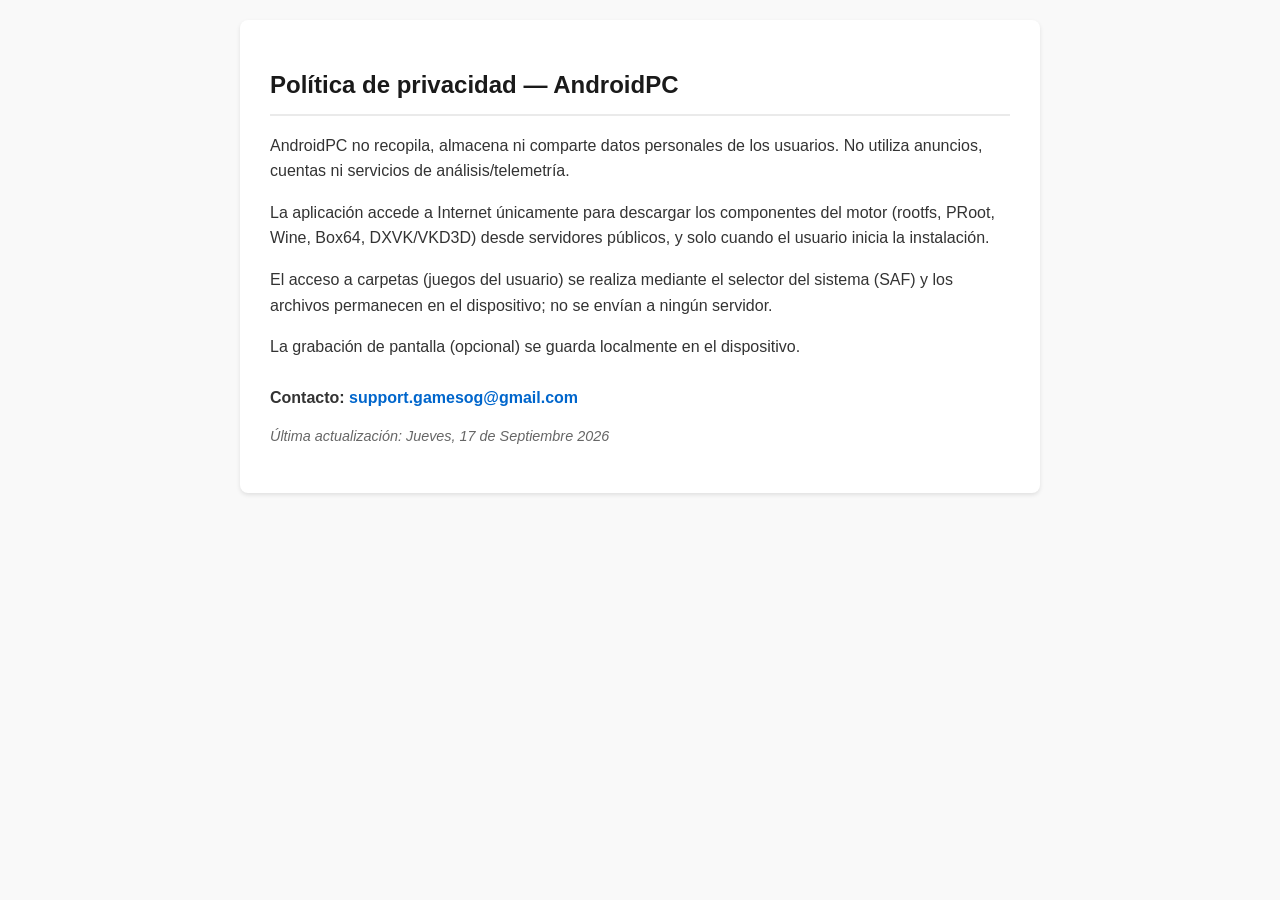
==== priva.html @ b215698b "Add privacy policy page in priva.html" ====
<!DOCTYPE html>
<html lang="es">
<head>
    <meta charset="UTF-8">
    <meta name="viewport" content="width=device-width, initial-scale=1.0">
    <title>Política de Privacidad — AndroidPC</title>
    <style>
        body {
            font-family: -apple-system, BlinkMacSystemFont, "Segoe UI", Roboto, Helvetica, Arial, sans-serif;
            line-height: 1.6;
            color: #333;
            max-width: 800px;
            margin: 0 auto;
            padding: 20px;
            background-color: #f9f9f9;
        }
        .container {
            background-color: #ffffff;
            padding: 30px;
            border-radius: 8px;
            box-shadow: 0 2px 4px rgba(0,0,0,0.1);
        }
        h1 {
            color: #1a1a1a;
            border-bottom: 2px solid #eaeaea;
            padding-bottom: 10px;
            font-size: 24px;
        }
        p {
            margin-bottom: 15px;
        }
        .contact {
            margin-top: 25px;
            font-weight: bold;
        }
        .update-date {
            margin-top: 15px;
            font-size: 0.9em;
            color: #666;
            font-style: italic;
        }
        a {
            color: #0066cc;
            text-decoration: none;
        }
        a:hover {
            text-decoration: underline;
        }
    </style>
</head>
<body>

<div class="container">
    <h1>Política de privacidad — AndroidPC</h1>

    <p>AndroidPC no recopila, almacena ni comparte datos personales de los usuarios. No utiliza anuncios, cuentas ni servicios de análisis/telemetría.</p>

    <p>La aplicación accede a Internet únicamente para descargar los componentes del motor (rootfs, PRoot, Wine, Box64, DXVK/VKD3D) desde servidores públicos, y solo cuando el usuario inicia la instalación.</p>

    <p>El acceso a carpetas (juegos del usuario) se realiza mediante el selector del sistema (SAF) y los archivos permanecen en el dispositivo; no se envían a ningún servidor.</p>

    <p>La grabación de pantalla (opcional) se guarda localmente en el dispositivo.</p>

    <p class="contact">Contacto: <a href="mailto:support.gamesog@gmail.com">support.gamesog@gmail.com</a></p>

    <p class="update-date">Última actualización: Jueves, 17 de Septiembre 2026</p>
</div>

</body>
</html>
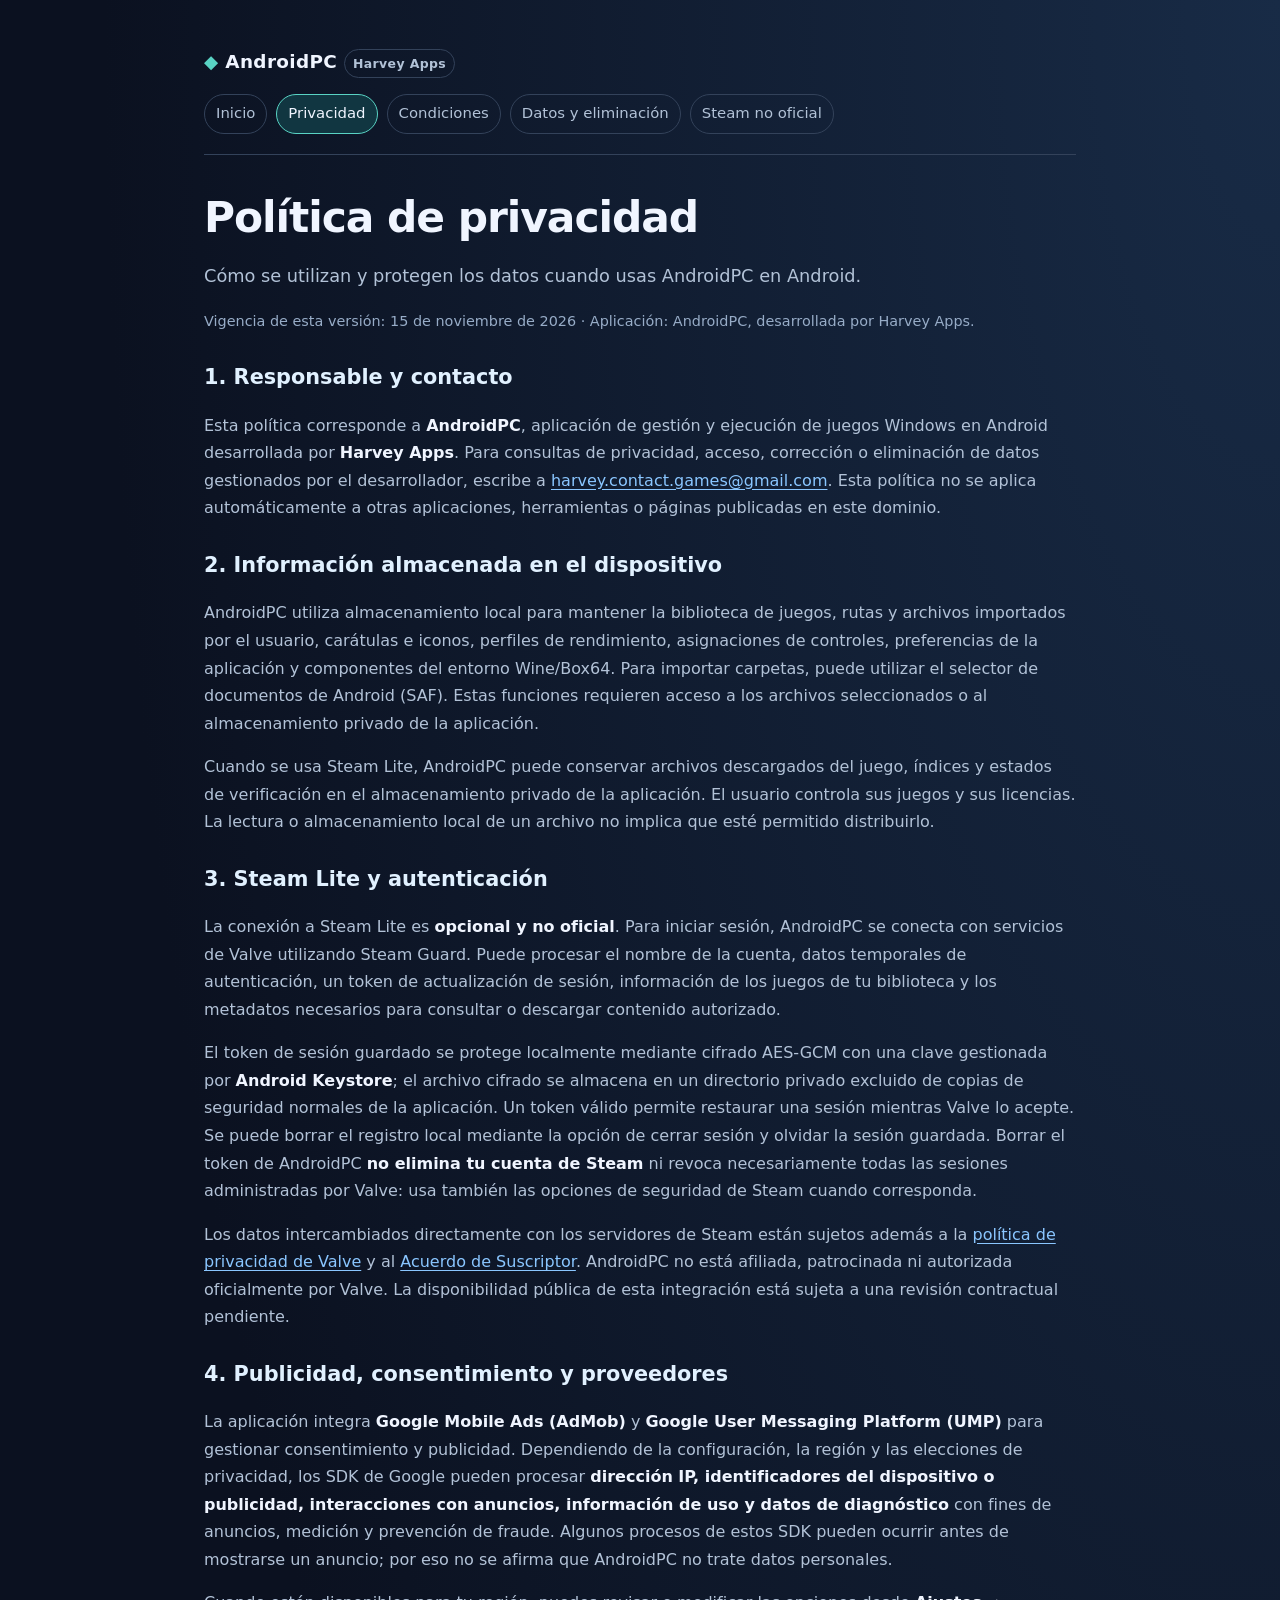
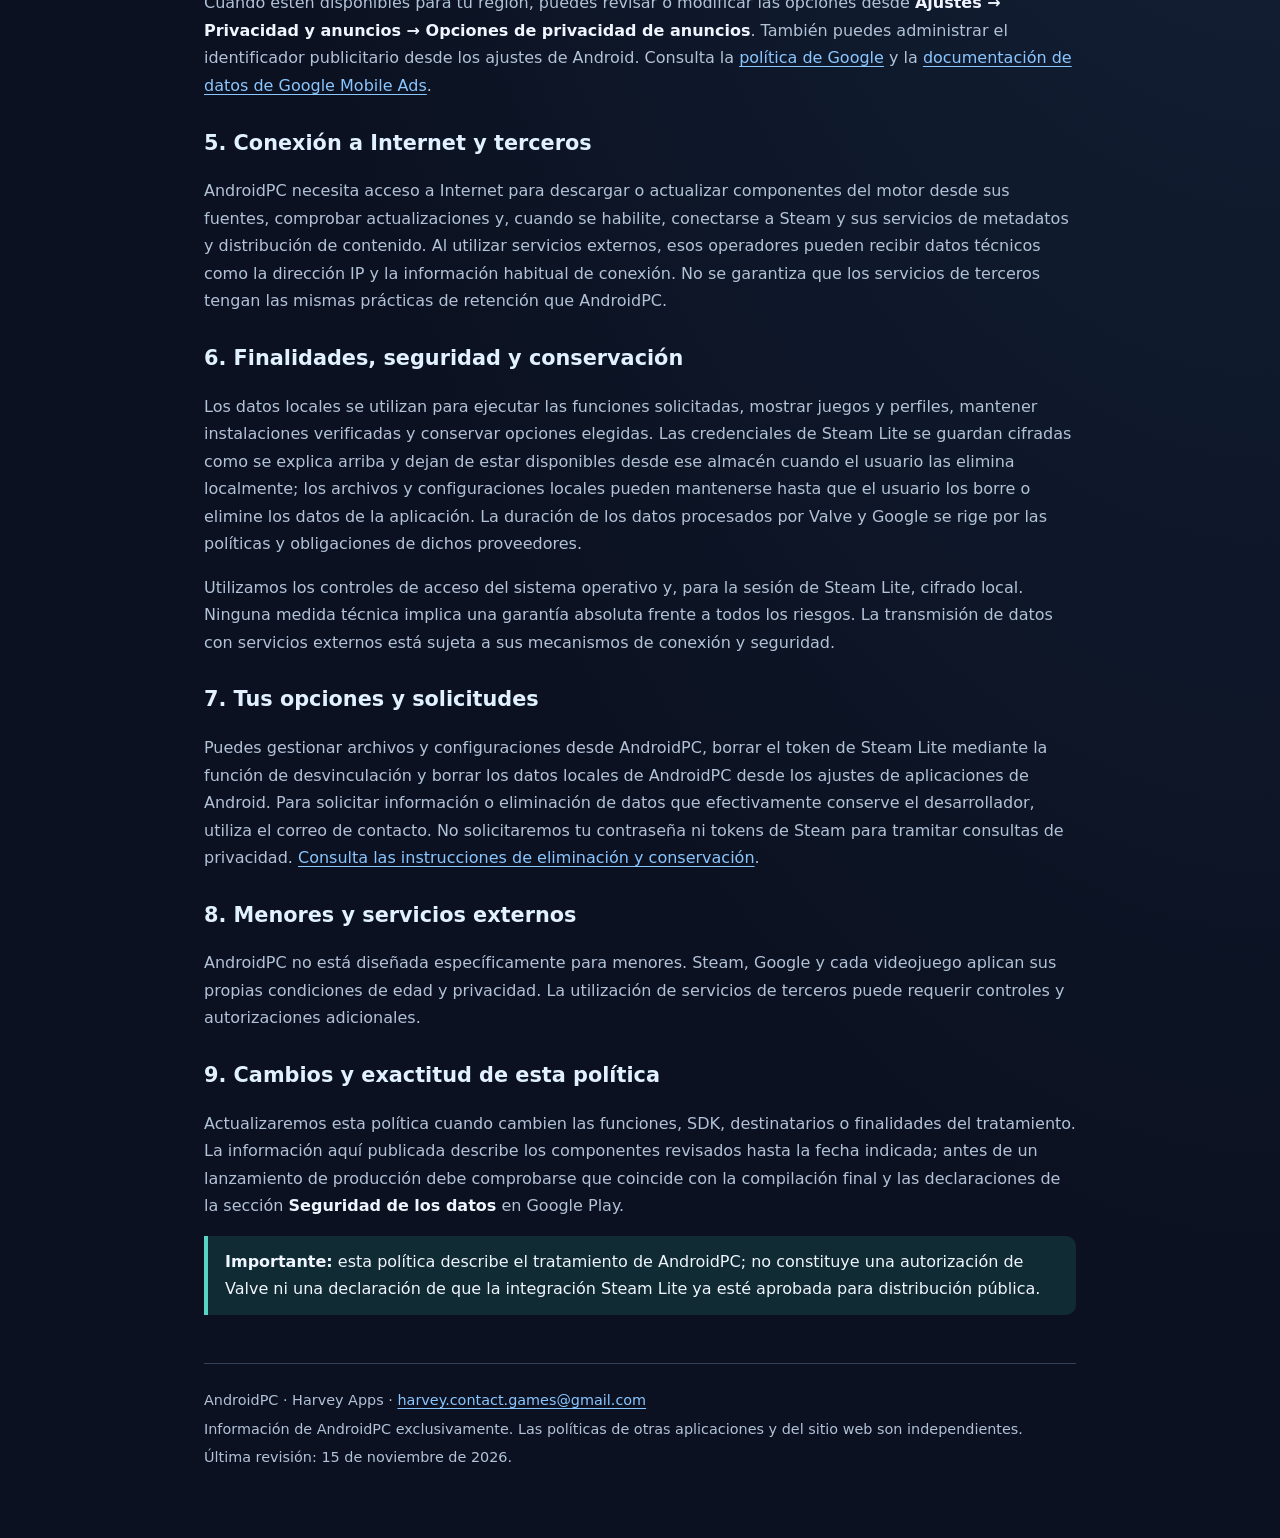
==== commit fc91aab3: "feat(androidpc): publish current privacy, terms, data deletion and unofficial Steam disclosures" ====
--- a/priva.html
+++ b/priva.html
@@ -1,70 +1,57 @@
-<!DOCTYPE html>
+<!doctype html>
 <html lang="es">
 <head>
-    <meta charset="UTF-8">
-    <meta name="viewport" content="width=device-width, initial-scale=1.0">
-    <title>Política de Privacidad — AndroidPC</title>
-    <style>
-        body {
-            font-family: -apple-system, BlinkMacSystemFont, "Segoe UI", Roboto, Helvetica, Arial, sans-serif;
-            line-height: 1.6;
-            color: #333;
-            max-width: 800px;
-            margin: 0 auto;
-            padding: 20px;
-            background-color: #f9f9f9;
-        }
-        .container {
-            background-color: #ffffff;
-            padding: 30px;
-            border-radius: 8px;
-            box-shadow: 0 2px 4px rgba(0,0,0,0.1);
-        }
-        h1 {
-            color: #1a1a1a;
-            border-bottom: 2px solid #eaeaea;
-            padding-bottom: 10px;
-            font-size: 24px;
-        }
-        p {
-            margin-bottom: 15px;
-        }
-        .contact {
-            margin-top: 25px;
-            font-weight: bold;
-        }
-        .update-date {
-            margin-top: 15px;
-            font-size: 0.9em;
-            color: #666;
-            font-style: italic;
-        }
-        a {
-            color: #0066cc;
-            text-decoration: none;
-        }
-        a:hover {
-            text-decoration: underline;
-        }
-    </style>
+<meta charset="utf-8"><meta name="viewport" content="width=device-width, initial-scale=1">
+<meta name="robots" content="index,follow">
+<meta name="description" content="Cómo se utilizan y protegen los datos cuando usas AndroidPC en Android.">
+<title>Política de privacidad | AndroidPC · Harvey Apps</title>
+<link rel="stylesheet" href="androidpc/legal.css">
 </head>
 <body>
+<div class="wrap">
+<header>
+<a class="brand" href="/androidpc/index.html"><span class="brand-mark">◆</span> AndroidPC <span class="tag">Harvey Apps</span></a>
+<nav aria-label="Documentos legales de AndroidPC"><a href="/androidpc/index.html">Inicio</a>
+<a href="/priva.html" aria-current="page">Privacidad</a>
+<a href="/androidpc/terminos.html">Condiciones</a>
+<a href="/androidpc/datos.html">Datos y eliminación</a>
+<a href="/androidpc/steam.html">Steam no oficial</a></nav>
+</header>
+<main id="contenido">
+<h1>Política de privacidad</h1>
+<p class="lead">Cómo se utilizan y protegen los datos cuando usas AndroidPC en Android.</p>
 
-<div class="container">
-    <h1>Política de privacidad — AndroidPC</h1>
+<p class="meta">Vigencia de esta versión: 15 de noviembre de 2026 · Aplicación: AndroidPC, desarrollada por Harvey Apps.</p>
+<section><h2>1. Responsable y contacto</h2>
+<p>Esta política corresponde a <strong>AndroidPC</strong>, aplicación de gestión y ejecución de juegos Windows en Android desarrollada por <strong>Harvey Apps</strong>. Para consultas de privacidad, acceso, corrección o eliminación de datos gestionados por el desarrollador, escribe a <a href="mailto:harvey.contact.games@gmail.com">harvey.contact.games@gmail.com</a>. Esta política no se aplica automáticamente a otras aplicaciones, herramientas o páginas publicadas en este dominio.</p></section>
+<section><h2>2. Información almacenada en el dispositivo</h2>
+<p>AndroidPC utiliza almacenamiento local para mantener la biblioteca de juegos, rutas y archivos importados por el usuario, carátulas e iconos, perfiles de rendimiento, asignaciones de controles, preferencias de la aplicación y componentes del entorno Wine/Box64. Para importar carpetas, puede utilizar el selector de documentos de Android (SAF). Estas funciones requieren acceso a los archivos seleccionados o al almacenamiento privado de la aplicación.</p>
+<p>Cuando se usa Steam Lite, AndroidPC puede conservar archivos descargados del juego, índices y estados de verificación en el almacenamiento privado de la aplicación. El usuario controla sus juegos y sus licencias. La lectura o almacenamiento local de un archivo no implica que esté permitido distribuirlo.</p></section>
+<section><h2>3. Steam Lite y autenticación</h2>
+<p>La conexión a Steam Lite es <strong>opcional y no oficial</strong>. Para iniciar sesión, AndroidPC se conecta con servicios de Valve utilizando Steam Guard. Puede procesar el nombre de la cuenta, datos temporales de autenticación, un token de actualización de sesión, información de los juegos de tu biblioteca y los metadatos necesarios para consultar o descargar contenido autorizado.</p>
+<p>El token de sesión guardado se protege localmente mediante cifrado AES-GCM con una clave gestionada por <strong>Android Keystore</strong>; el archivo cifrado se almacena en un directorio privado excluido de copias de seguridad normales de la aplicación. Un token válido permite restaurar una sesión mientras Valve lo acepte. Se puede borrar el registro local mediante la opción de cerrar sesión y olvidar la sesión guardada. Borrar el token de AndroidPC <strong>no elimina tu cuenta de Steam</strong> ni revoca necesariamente todas las sesiones administradas por Valve: usa también las opciones de seguridad de Steam cuando corresponda.</p>
+<p>Los datos intercambiados directamente con los servidores de Steam están sujetos además a la <a href="https://store.steampowered.com/privacy_agreement/" rel="noopener noreferrer">política de privacidad de Valve</a> y al <a href="https://store.steampowered.com/subscriber_agreement/" rel="noopener noreferrer">Acuerdo de Suscriptor</a>. AndroidPC no está afiliada, patrocinada ni autorizada oficialmente por Valve. La disponibilidad pública de esta integración está sujeta a una revisión contractual pendiente.</p></section>
+<section><h2>4. Publicidad, consentimiento y proveedores</h2>
+<p>La aplicación integra <strong>Google Mobile Ads (AdMob)</strong> y <strong>Google User Messaging Platform (UMP)</strong> para gestionar consentimiento y publicidad. Dependiendo de la configuración, la región y las elecciones de privacidad, los SDK de Google pueden procesar <strong>dirección IP, identificadores del dispositivo o publicidad, interacciones con anuncios, información de uso y datos de diagnóstico</strong> con fines de anuncios, medición y prevención de fraude. Algunos procesos de estos SDK pueden ocurrir antes de mostrarse un anuncio; por eso no se afirma que AndroidPC no trate datos personales.</p>
+<p>Cuando estén disponibles para tu región, puedes revisar o modificar las opciones desde <strong>Ajustes → Privacidad y anuncios → Opciones de privacidad de anuncios</strong>. También puedes administrar el identificador publicitario desde los ajustes de Android. Consulta la <a href="https://policies.google.com/privacy" rel="noopener noreferrer">política de Google</a> y la <a href="https://developers.google.com/admob/android/privacy/play-data-disclosure" rel="noopener noreferrer">documentación de datos de Google Mobile Ads</a>.</p></section>
+<section><h2>5. Conexión a Internet y terceros</h2>
+<p>AndroidPC necesita acceso a Internet para descargar o actualizar componentes del motor desde sus fuentes, comprobar actualizaciones y, cuando se habilite, conectarse a Steam y sus servicios de metadatos y distribución de contenido. Al utilizar servicios externos, esos operadores pueden recibir datos técnicos como la dirección IP y la información habitual de conexión. No se garantiza que los servicios de terceros tengan las mismas prácticas de retención que AndroidPC.</p></section>
+<section><h2>6. Finalidades, seguridad y conservación</h2>
+<p>Los datos locales se utilizan para ejecutar las funciones solicitadas, mostrar juegos y perfiles, mantener instalaciones verificadas y conservar opciones elegidas. Las credenciales de Steam Lite se guardan cifradas como se explica arriba y dejan de estar disponibles desde ese almacén cuando el usuario las elimina localmente; los archivos y configuraciones locales pueden mantenerse hasta que el usuario los borre o elimine los datos de la aplicación. La duración de los datos procesados por Valve y Google se rige por las políticas y obligaciones de dichos proveedores.</p>
+<p>Utilizamos los controles de acceso del sistema operativo y, para la sesión de Steam Lite, cifrado local. Ninguna medida técnica implica una garantía absoluta frente a todos los riesgos. La transmisión de datos con servicios externos está sujeta a sus mecanismos de conexión y seguridad.</p></section>
+<section><h2>7. Tus opciones y solicitudes</h2>
+<p>Puedes gestionar archivos y configuraciones desde AndroidPC, borrar el token de Steam Lite mediante la función de desvinculación y borrar los datos locales de AndroidPC desde los ajustes de aplicaciones de Android. Para solicitar información o eliminación de datos que efectivamente conserve el desarrollador, utiliza el correo de contacto. No solicitaremos tu contraseña ni tokens de Steam para tramitar consultas de privacidad. <a href="/androidpc/datos.html">Consulta las instrucciones de eliminación y conservación</a>.</p></section>
+<section><h2>8. Menores y servicios externos</h2>
+<p>AndroidPC no está diseñada específicamente para menores. Steam, Google y cada videojuego aplican sus propias condiciones de edad y privacidad. La utilización de servicios de terceros puede requerir controles y autorizaciones adicionales.</p></section>
+<section><h2>9. Cambios y exactitud de esta política</h2>
+<p>Actualizaremos esta política cuando cambien las funciones, SDK, destinatarios o finalidades del tratamiento. La información aquí publicada describe los componentes revisados hasta la fecha indicada; antes de un lanzamiento de producción debe comprobarse que coincide con la compilación final y las declaraciones de la sección <strong>Seguridad de los datos</strong> en Google Play.</p></section>
+<div class="notice"><strong>Importante:</strong> esta política describe el tratamiento de AndroidPC; no constituye una autorización de Valve ni una declaración de que la integración Steam Lite ya esté aprobada para distribución pública.</div>
 
-    <p>AndroidPC no recopila, almacena ni comparte datos personales de los usuarios. No utiliza anuncios, cuentas ni servicios de análisis/telemetría.</p>
-
-    <p>La aplicación accede a Internet únicamente para descargar los componentes del motor (rootfs, PRoot, Wine, Box64, DXVK/VKD3D) desde servidores públicos, y solo cuando el usuario inicia la instalación.</p>
-
-    <p>El acceso a carpetas (juegos del usuario) se realiza mediante el selector del sistema (SAF) y los archivos permanecen en el dispositivo; no se envían a ningún servidor.</p>
-
-    <p>La grabación de pantalla (opcional) se guarda localmente en el dispositivo.</p>
-
-    <p class="contact">Contacto: <a href="mailto:support.gamesog@gmail.com">support.gamesog@gmail.com</a></p>
-
-    <p class="update-date">Última actualización: Jueves, 17 de Septiembre 2026</p>
+</main>
+<footer>
+<p>AndroidPC · Harvey Apps · <a href="mailto:harvey.contact.games@gmail.com">harvey.contact.games@gmail.com</a></p>
+<p>Información de AndroidPC exclusivamente. Las políticas de otras aplicaciones y del sitio web son independientes.</p>
+<p>Última revisión: 15 de noviembre de 2026.</p>
+</footer>
 </div>
-
-</body>
-</html>
+</body></html>
--- a/androidpc/legal.css
+++ b/androidpc/legal.css
@@ -0,0 +1 @@
+:root{color-scheme:dark;--bg:#0b1120;--panel:#151f32;--line:#33425a;--fg:#f0f5ff;--muted:#b2c2d7;--link:#8ac6ff;--accent:#59d3c4}*{box-sizing:border-box}html{scroll-behavior:smooth}body{margin:0;background:radial-gradient(ellipse at top right,#182b46,var(--bg) 65%);font:16px/1.72 system-ui,-apple-system,Segoe UI,Roboto,Arial,sans-serif;color:var(--fg)}a{color:var(--link);text-underline-offset:3px}a:hover{color:#c4e7ff}.wrap{max-width:920px;margin:auto;padding:24px}header{padding:22px 0 4px;border-bottom:1px solid var(--line)}.brand{font-weight:800;letter-spacing:.02em;color:var(--fg);text-decoration:none;font-size:1.15rem}.brand-mark{color:var(--accent)}nav{display:flex;gap:9px;flex-wrap:wrap;margin:16px 0}nav a{color:var(--muted);text-decoration:none;font-size:.93rem;border:1px solid var(--line);padding:6px 11px;border-radius:99px}nav a[aria-current=page]{color:var(--fg);border-color:var(--accent);background:#113641}main{padding:16px 0 48px}h1{line-height:1.18;letter-spacing:-.025em;font-size:clamp(1.9rem,5vw,2.65rem);margin:22px 0 10px}h2{font-size:1.3rem;margin:26px 0 8px;color:#e1f1ff}h3{font-size:1rem;color:#e1f1ff}p,li{color:var(--muted)}strong{color:var(--fg)}.lead{font-size:1.11rem;max-width:65ch}.meta{color:#97acc7;font-size:.9rem}.panel{background:var(--panel);border:1px solid var(--line);border-radius:15px;padding:18px 22px;margin:20px 0}.panel h2:first-child{margin-top:0}.grid{display:grid;grid-template-columns:repeat(auto-fit,minmax(230px,1fr));gap:14px}.linkcard{display:block;background:var(--panel);padding:20px;border:1px solid var(--line);border-radius:14px;text-decoration:none}.linkcard:hover{border-color:var(--accent)}.linkcard h2{margin:0 0 6px;font-size:1.1rem;color:var(--fg)}.linkcard p{margin:0}.notice{border-left:4px solid var(--accent);background:#102b33;padding:12px 17px;border-radius:0 10px 10px 0}.danger{border-left-color:#efa478;background:#30251f}.tag{display:inline-block;padding:3px 8px;border:1px solid var(--line);border-radius:30px;font-size:.78rem;color:var(--muted)}footer{border-top:1px solid var(--line);padding:20px 0 40px;color:var(--muted);font-size:.9rem}footer p{margin:4px 0}ul{padding-left:1.4rem}code{color:#b8f7e4;background:#142638;padding:2px 5px;border-radius:5px;overflow-wrap:anywhere}@media(max-width:480px){.wrap{padding:18px}nav a{font-size:.85rem} .panel{padding:14px}}
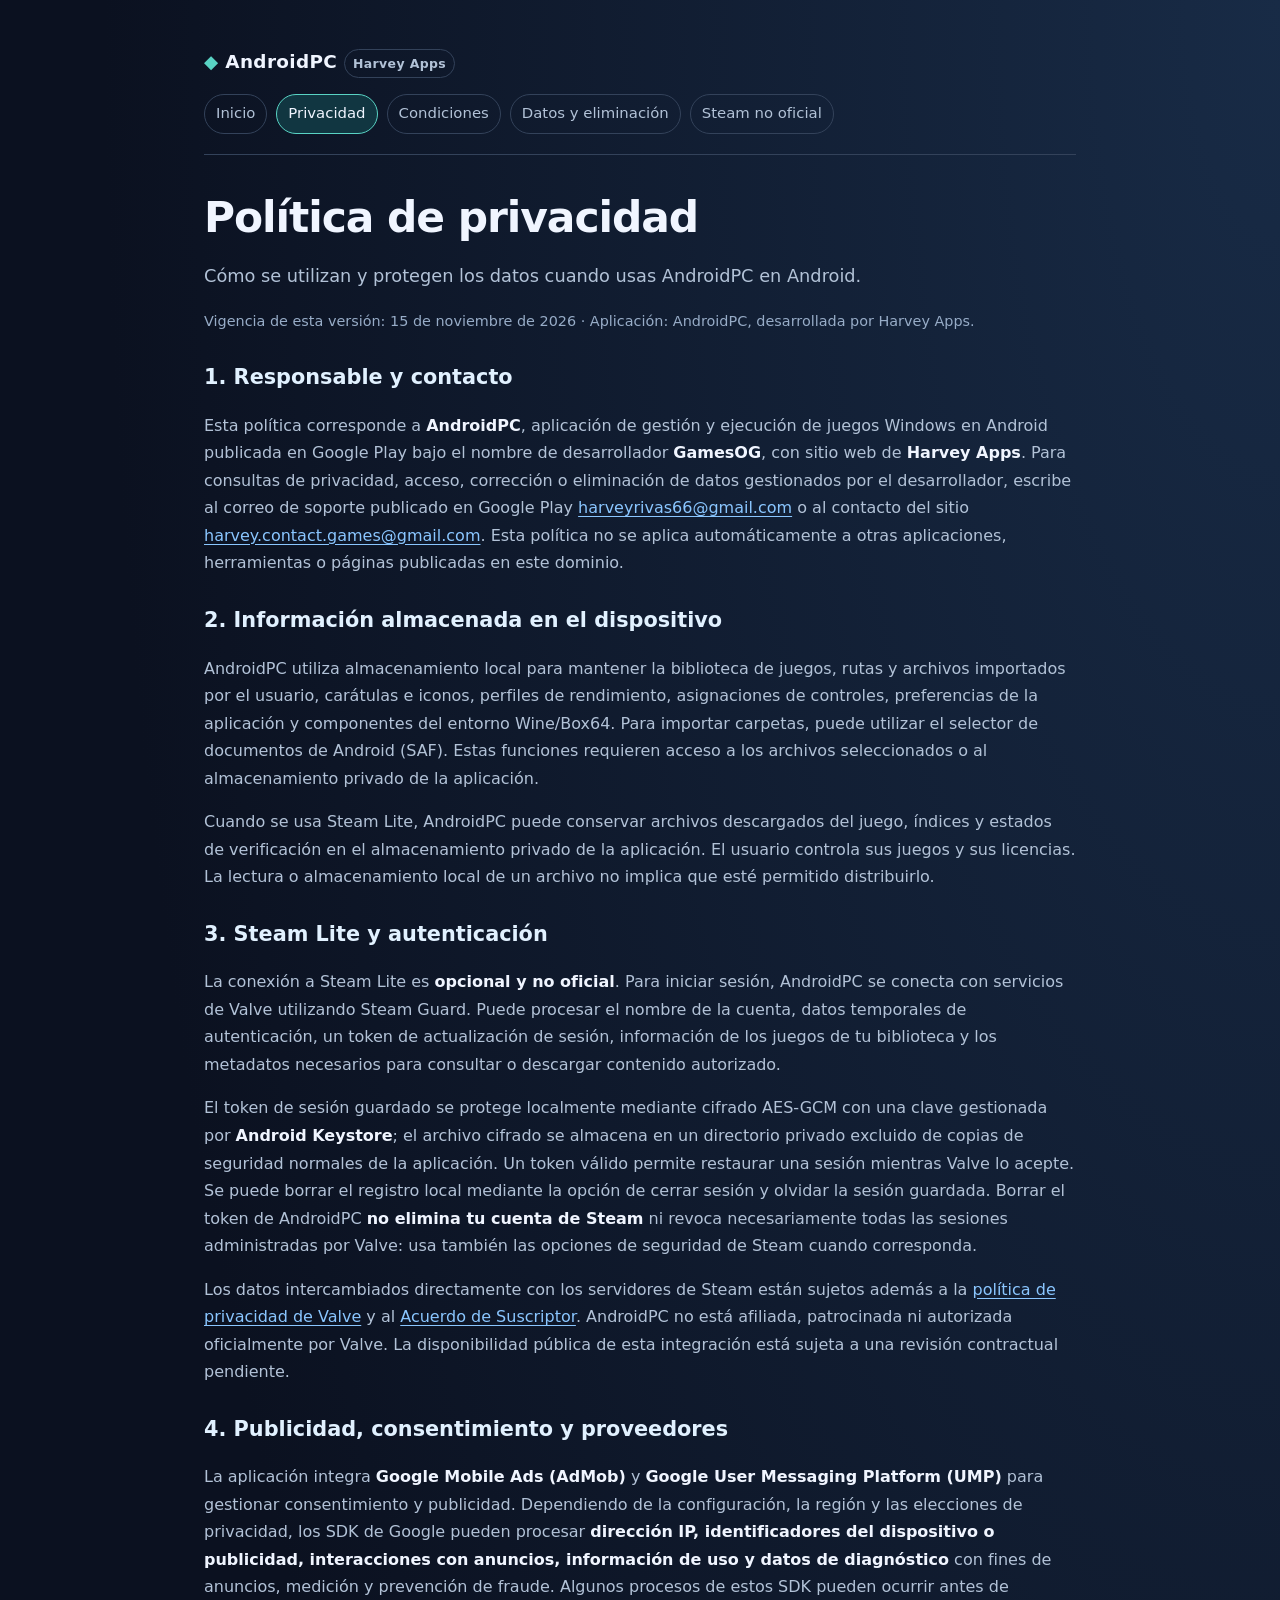
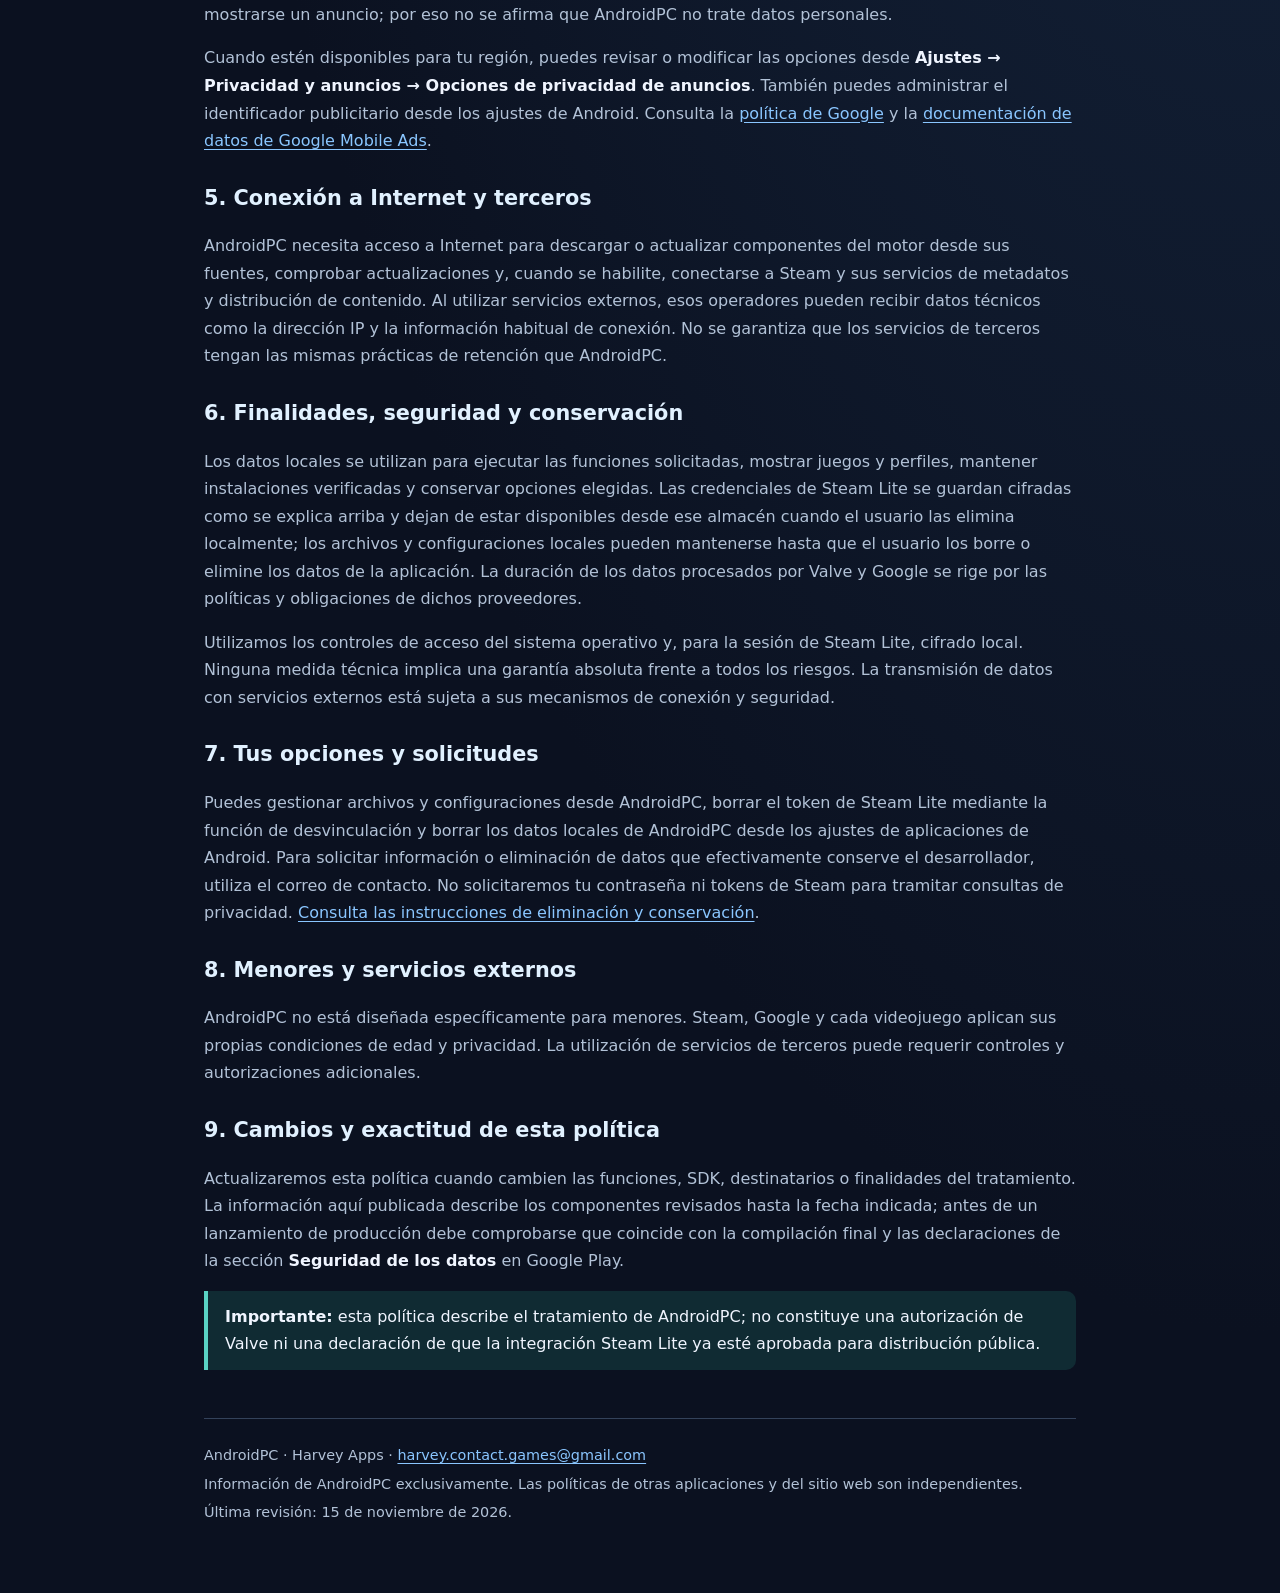
==== commit 153ee8d6: "docs(privacy): align AndroidPC publisher and privacy contacts with published Play listing" ====
--- a/priva.html
+++ b/priva.html
@@ -23,7 +23,7 @@
 
 <p class="meta">Vigencia de esta versión: 15 de noviembre de 2026 · Aplicación: AndroidPC, desarrollada por Harvey Apps.</p>
 <section><h2>1. Responsable y contacto</h2>
-<p>Esta política corresponde a <strong>AndroidPC</strong>, aplicación de gestión y ejecución de juegos Windows en Android desarrollada por <strong>Harvey Apps</strong>. Para consultas de privacidad, acceso, corrección o eliminación de datos gestionados por el desarrollador, escribe a <a href="mailto:harvey.contact.games@gmail.com">harvey.contact.games@gmail.com</a>. Esta política no se aplica automáticamente a otras aplicaciones, herramientas o páginas publicadas en este dominio.</p></section>
+<p>Esta política corresponde a <strong>AndroidPC</strong>, aplicación de gestión y ejecución de juegos Windows en Android publicada en Google Play bajo el nombre de desarrollador <strong>GamesOG</strong>, con sitio web de <strong>Harvey Apps</strong>. Para consultas de privacidad, acceso, corrección o eliminación de datos gestionados por el desarrollador, escribe al correo de soporte publicado en Google Play <a href="mailto:harveyrivas66@gmail.com">harveyrivas66@gmail.com</a> o al contacto del sitio <a href="mailto:harvey.contact.games@gmail.com">harvey.contact.games@gmail.com</a>. Esta política no se aplica automáticamente a otras aplicaciones, herramientas o páginas publicadas en este dominio.</p></section>
 <section><h2>2. Información almacenada en el dispositivo</h2>
 <p>AndroidPC utiliza almacenamiento local para mantener la biblioteca de juegos, rutas y archivos importados por el usuario, carátulas e iconos, perfiles de rendimiento, asignaciones de controles, preferencias de la aplicación y componentes del entorno Wine/Box64. Para importar carpetas, puede utilizar el selector de documentos de Android (SAF). Estas funciones requieren acceso a los archivos seleccionados o al almacenamiento privado de la aplicación.</p>
 <p>Cuando se usa Steam Lite, AndroidPC puede conservar archivos descargados del juego, índices y estados de verificación en el almacenamiento privado de la aplicación. El usuario controla sus juegos y sus licencias. La lectura o almacenamiento local de un archivo no implica que esté permitido distribuirlo.</p></section>
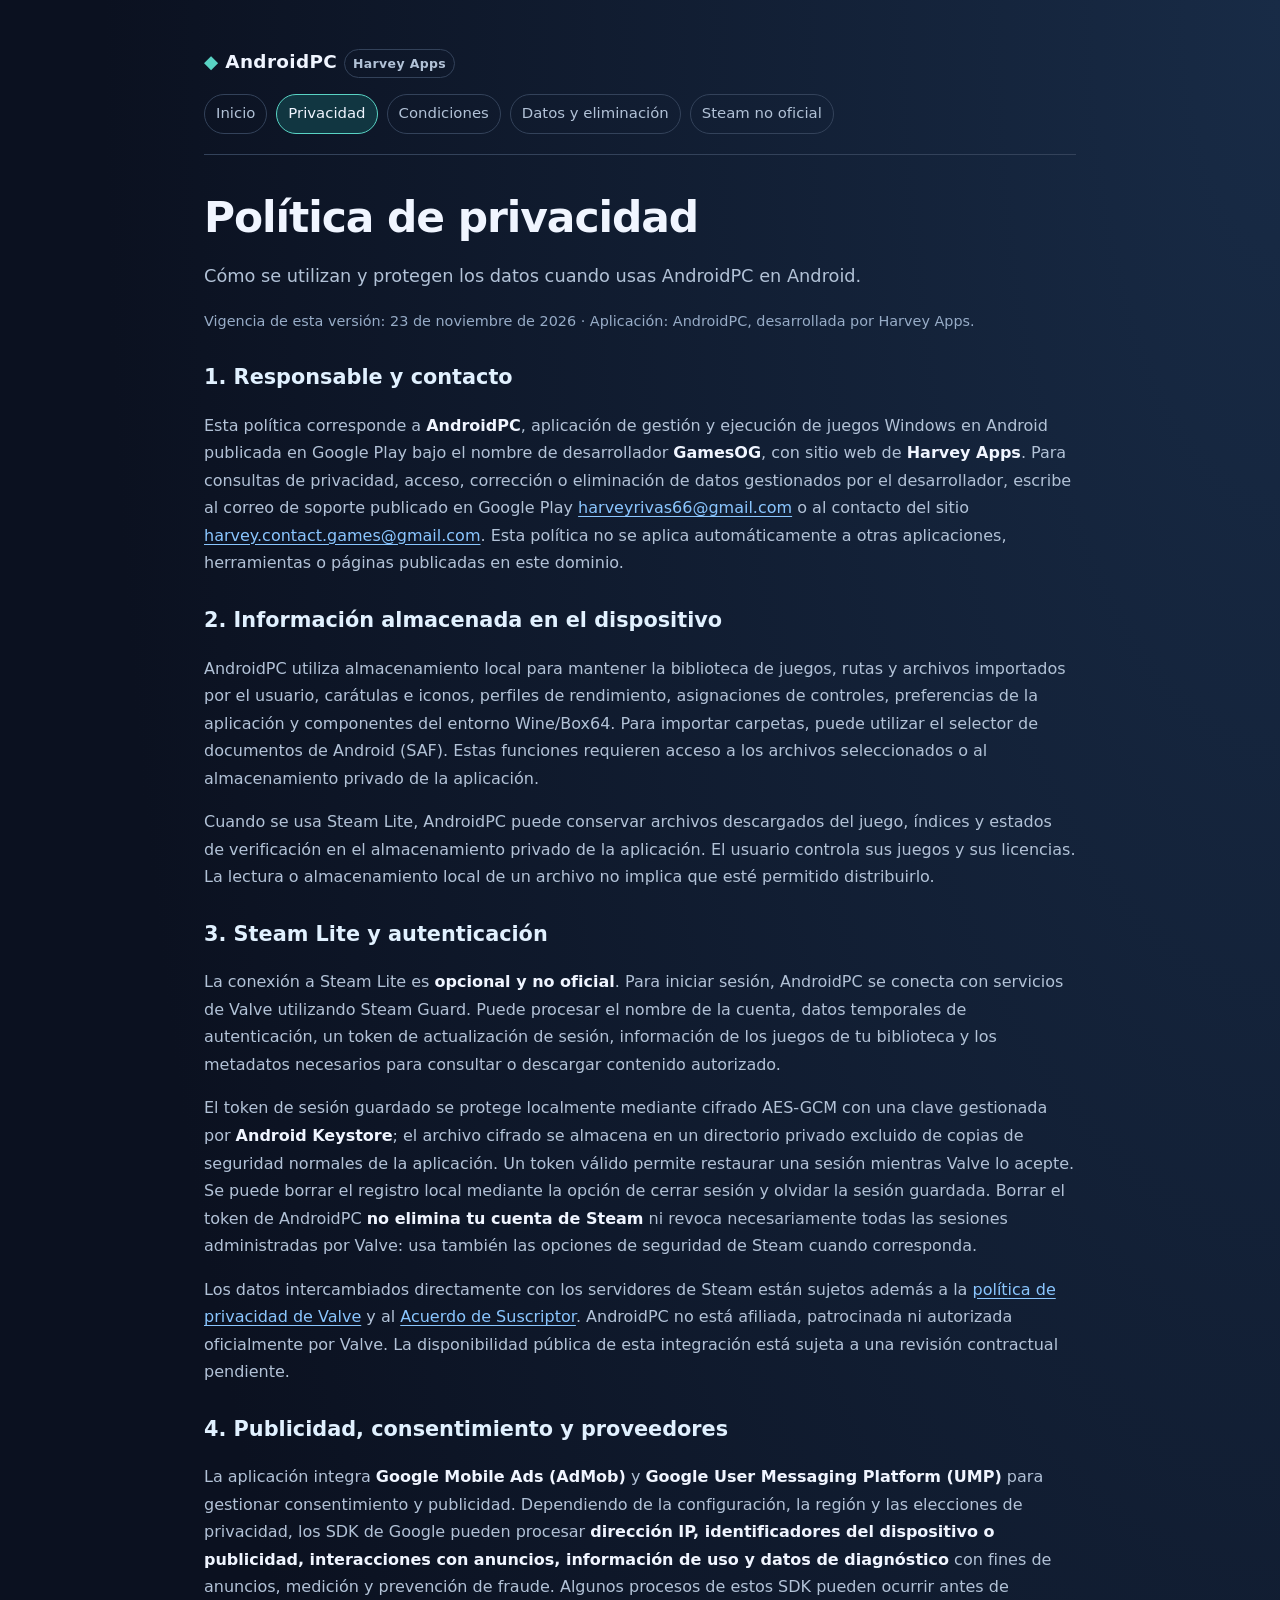
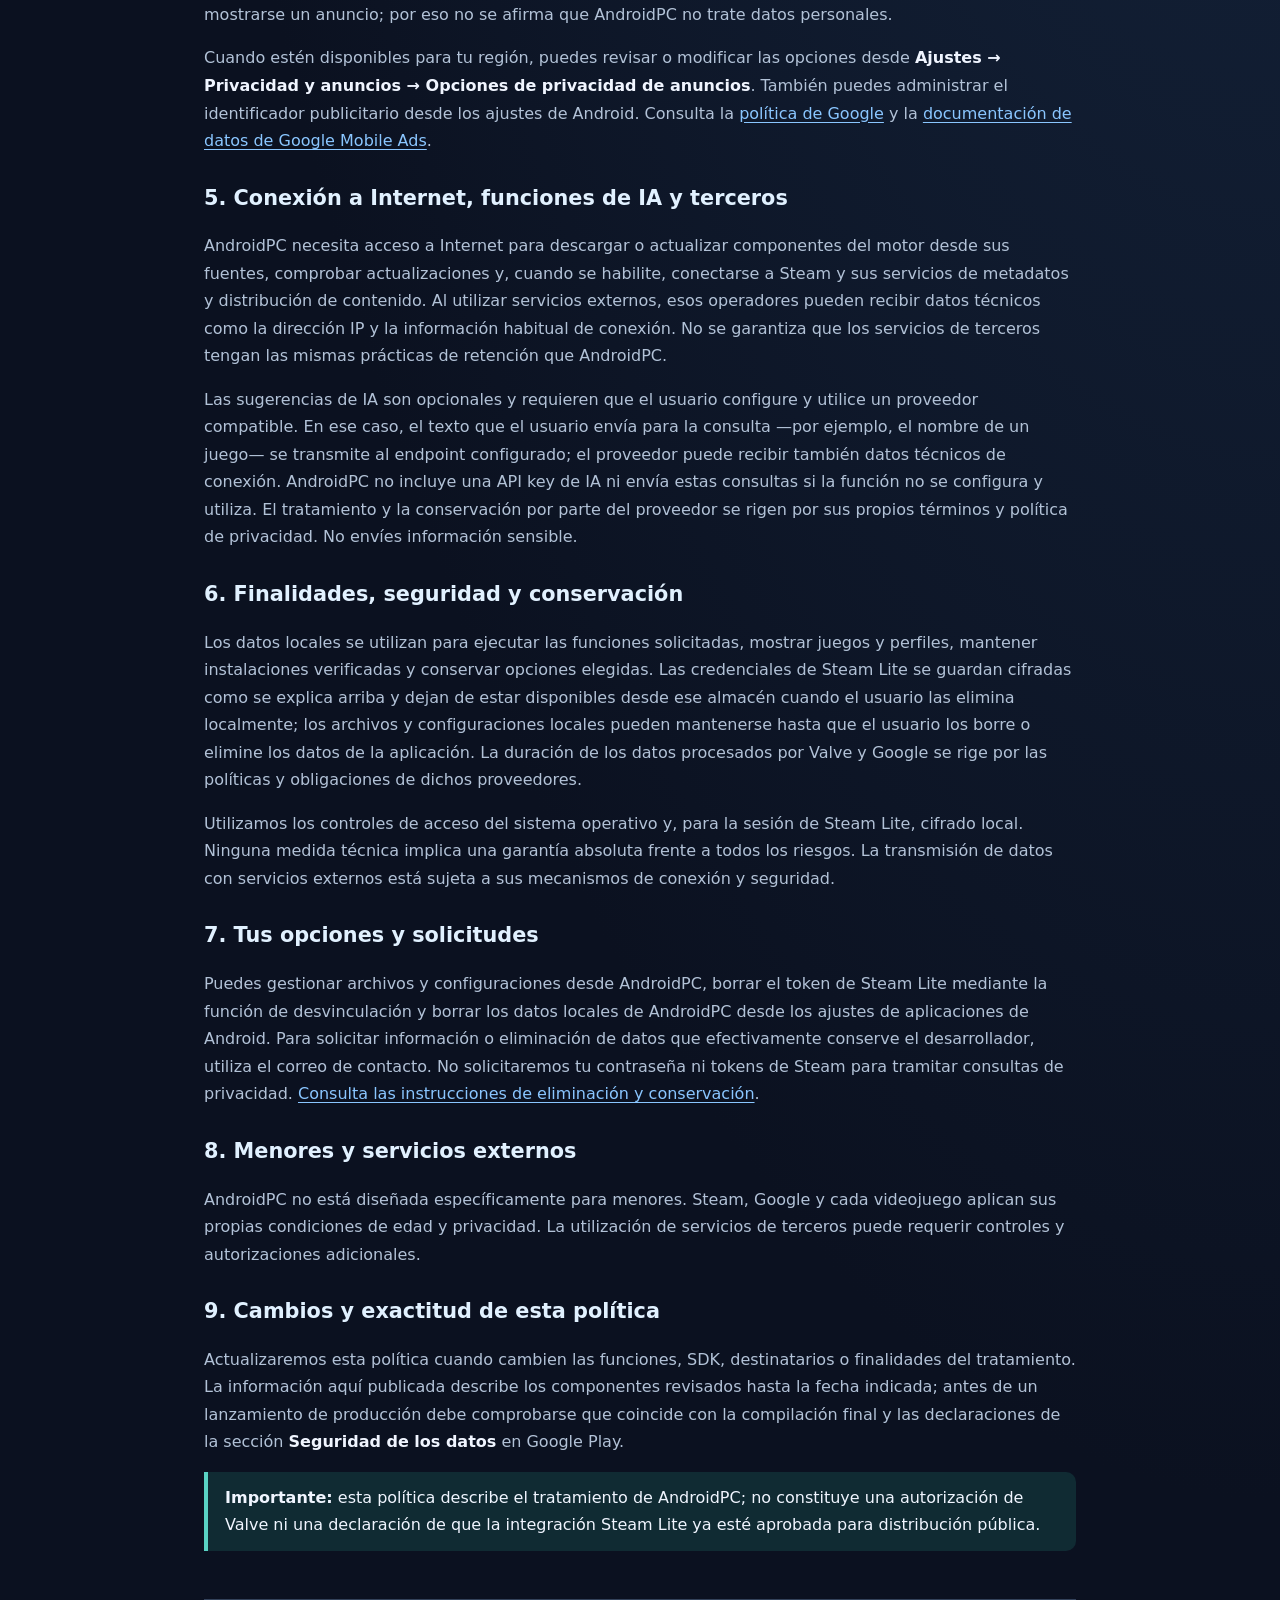
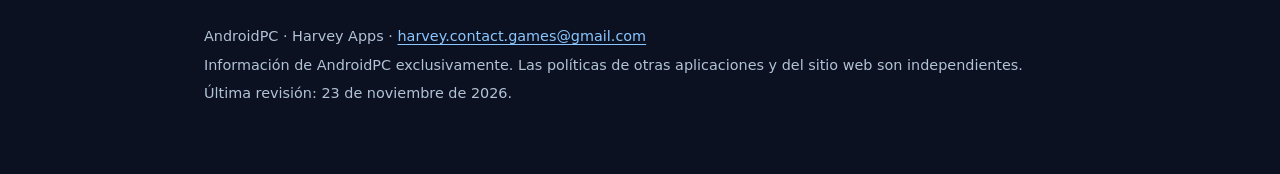
==== commit 0b249774: "Aclarar el tratamiento opcional de consultas de IA en AndroidPC" ====
--- a/priva.html
+++ b/priva.html
@@ -21,7 +21,7 @@
 <h1>Política de privacidad</h1>
 <p class="lead">Cómo se utilizan y protegen los datos cuando usas AndroidPC en Android.</p>
 
-<p class="meta">Vigencia de esta versión: 15 de noviembre de 2026 · Aplicación: AndroidPC, desarrollada por Harvey Apps.</p>
+<p class="meta">Vigencia de esta versión: 23 de noviembre de 2026 · Aplicación: AndroidPC, desarrollada por Harvey Apps.</p>
 <section><h2>1. Responsable y contacto</h2>
 <p>Esta política corresponde a <strong>AndroidPC</strong>, aplicación de gestión y ejecución de juegos Windows en Android publicada en Google Play bajo el nombre de desarrollador <strong>GamesOG</strong>, con sitio web de <strong>Harvey Apps</strong>. Para consultas de privacidad, acceso, corrección o eliminación de datos gestionados por el desarrollador, escribe al correo de soporte publicado en Google Play <a href="mailto:harveyrivas66@gmail.com">harveyrivas66@gmail.com</a> o al contacto del sitio <a href="mailto:harvey.contact.games@gmail.com">harvey.contact.games@gmail.com</a>. Esta política no se aplica automáticamente a otras aplicaciones, herramientas o páginas publicadas en este dominio.</p></section>
 <section><h2>2. Información almacenada en el dispositivo</h2>
@@ -34,8 +34,9 @@
 <section><h2>4. Publicidad, consentimiento y proveedores</h2>
 <p>La aplicación integra <strong>Google Mobile Ads (AdMob)</strong> y <strong>Google User Messaging Platform (UMP)</strong> para gestionar consentimiento y publicidad. Dependiendo de la configuración, la región y las elecciones de privacidad, los SDK de Google pueden procesar <strong>dirección IP, identificadores del dispositivo o publicidad, interacciones con anuncios, información de uso y datos de diagnóstico</strong> con fines de anuncios, medición y prevención de fraude. Algunos procesos de estos SDK pueden ocurrir antes de mostrarse un anuncio; por eso no se afirma que AndroidPC no trate datos personales.</p>
 <p>Cuando estén disponibles para tu región, puedes revisar o modificar las opciones desde <strong>Ajustes → Privacidad y anuncios → Opciones de privacidad de anuncios</strong>. También puedes administrar el identificador publicitario desde los ajustes de Android. Consulta la <a href="https://policies.google.com/privacy" rel="noopener noreferrer">política de Google</a> y la <a href="https://developers.google.com/admob/android/privacy/play-data-disclosure" rel="noopener noreferrer">documentación de datos de Google Mobile Ads</a>.</p></section>
-<section><h2>5. Conexión a Internet y terceros</h2>
-<p>AndroidPC necesita acceso a Internet para descargar o actualizar componentes del motor desde sus fuentes, comprobar actualizaciones y, cuando se habilite, conectarse a Steam y sus servicios de metadatos y distribución de contenido. Al utilizar servicios externos, esos operadores pueden recibir datos técnicos como la dirección IP y la información habitual de conexión. No se garantiza que los servicios de terceros tengan las mismas prácticas de retención que AndroidPC.</p></section>
+<section><h2>5. Conexión a Internet, funciones de IA y terceros</h2>
+<p>AndroidPC necesita acceso a Internet para descargar o actualizar componentes del motor desde sus fuentes, comprobar actualizaciones y, cuando se habilite, conectarse a Steam y sus servicios de metadatos y distribución de contenido. Al utilizar servicios externos, esos operadores pueden recibir datos técnicos como la dirección IP y la información habitual de conexión. No se garantiza que los servicios de terceros tengan las mismas prácticas de retención que AndroidPC.</p>
+<p>Las sugerencias de IA son opcionales y requieren que el usuario configure y utilice un proveedor compatible. En ese caso, el texto que el usuario envía para la consulta —por ejemplo, el nombre de un juego— se transmite al endpoint configurado; el proveedor puede recibir también datos técnicos de conexión. AndroidPC no incluye una API key de IA ni envía estas consultas si la función no se configura y utiliza. El tratamiento y la conservación por parte del proveedor se rigen por sus propios términos y política de privacidad. No envíes información sensible.</p></section>
 <section><h2>6. Finalidades, seguridad y conservación</h2>
 <p>Los datos locales se utilizan para ejecutar las funciones solicitadas, mostrar juegos y perfiles, mantener instalaciones verificadas y conservar opciones elegidas. Las credenciales de Steam Lite se guardan cifradas como se explica arriba y dejan de estar disponibles desde ese almacén cuando el usuario las elimina localmente; los archivos y configuraciones locales pueden mantenerse hasta que el usuario los borre o elimine los datos de la aplicación. La duración de los datos procesados por Valve y Google se rige por las políticas y obligaciones de dichos proveedores.</p>
 <p>Utilizamos los controles de acceso del sistema operativo y, para la sesión de Steam Lite, cifrado local. Ninguna medida técnica implica una garantía absoluta frente a todos los riesgos. La transmisión de datos con servicios externos está sujeta a sus mecanismos de conexión y seguridad.</p></section>
@@ -51,7 +52,7 @@
 <footer>
 <p>AndroidPC · Harvey Apps · <a href="mailto:harvey.contact.games@gmail.com">harvey.contact.games@gmail.com</a></p>
 <p>Información de AndroidPC exclusivamente. Las políticas de otras aplicaciones y del sitio web son independientes.</p>
-<p>Última revisión: 15 de noviembre de 2026.</p>
+<p>Última revisión: 23 de noviembre de 2026.</p>
 </footer>
 </div>
 </body></html>
